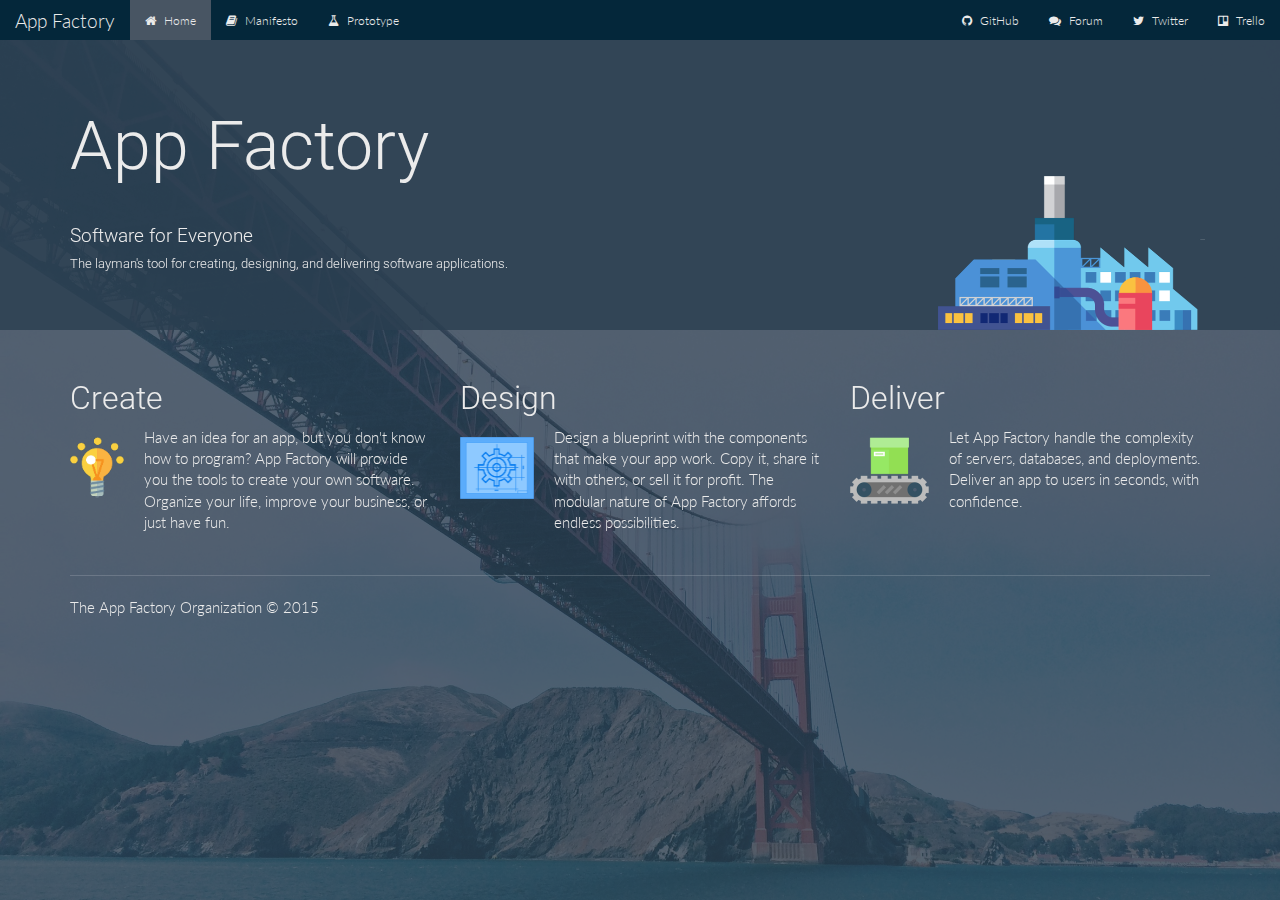
==== index.html @ 637ea6eb "init" ====
<!doctype html>
<!--[if lt IE 7]>      <html class="no-js lt-ie9 lt-ie8 lt-ie7" lang=""> <![endif]-->
<!--[if IE 7]>         <html class="no-js lt-ie9 lt-ie8" lang=""> <![endif]-->
<!--[if IE 8]>         <html class="no-js lt-ie9" lang=""> <![endif]-->
<!--[if gt IE 8]><!--> <html class="no-js" lang=""> <!--<![endif]-->
    
    <head>
        <meta charset="utf-8">
        <meta http-equiv="X-UA-Compatible" content="IE=edge,chrome=1">
        <title>App Factory</title>
        <meta name="description" content="">
        <meta name="viewport" content="width=device-width, initial-scale=1">

        <link rel="stylesheet" href="css/bootstrap.min.css">
        <style>
            body {
                padding-top: 50px;
                padding-bottom: 20px;
            }
        </style>
        <link rel="stylesheet" href="css/bootstrap.min.css">
        <link rel="stylesheet" href="//maxcdn.bootstrapcdn.com/font-awesome/4.3.0/css/font-awesome.min.css">
        <link rel="stylesheet" href="http://fonts.googleapis.com/css?family=Roboto:200">
        <link rel="stylesheet" href="css/main.css">


        <script src="js/vendor/modernizr-2.8.3-respond-1.4.2.min.js"></script>
    </head>

    <body class="home">
        <div class="backdrop"></div>
        <!--[if lt IE 8]>
            <p class="browserupgrade">You are using an <strong>outdated</strong> browser. Please <a href="http://browsehappy.com/">upgrade your browser</a> to improve your experience.</p>
        <![endif]-->

        <nav class="navbar navbar-default navbar-fixed-top">
            <div class="container-fluid">
                <!-- Brand and toggle get grouped for better mobile display -->
                <div class="navbar-header">
                    <button type="button" class="navbar-toggle collapsed" data-toggle="collapse" data-target="#bs-example-navbar-collapse-1">
                        <span class="sr-only">Toggle navigation</span>
                        <span class="icon-bar"></span>
                        <span class="icon-bar"></span>
                        <span class="icon-bar"></span>
                    </button>
                    <a class="navbar-brand" href="#">App Factory</a>
                </div>

                <!-- Collect the nav links, forms, and other content for toggling -->
                <div class="collapse navbar-collapse" id="bs-example-navbar-collapse-1">
                    <ul class="nav navbar-nav">
                        <li class="active"><a href="/index.html"><i class="fa fa-home"></i>Home</a></li>
                        <li><a href="/manifesto.html"><i class="fa fa-book"></i>Manifesto</a></li>
                        <li><a href="/prototype.html"><i class="fa fa-flask"></i>Prototype</a></li>
                        <!-- <li><a href="#">Progress</a></li> -->
                        <!-- <li><a href="#">About</a></li> -->
                    </ul>
                    <ul class="nav navbar-nav navbar-right">
                        <li><a href="https://github.com/AppFactoryOrg" target="_blank"><i class="fa fa-github"></i>GitHub</a></li>
                        <li><a href="https://discourse.app-factory.io" target="_blank"><i class="fa fa-comments"></i>Forum</a></li>
                        <li><a href="https://twitter.com/appfactoryorg" target="_blank"><i class="fa fa-twitter"></i>Twitter</a></li>
                        <li><a href="https://trello.com/b/R7hChjLy" target="_blank"><i class="fa fa-trello"></i>Trello</a></li>
                    </ul>
                </div>
            </div>
        </nav>

        <div class="jumbotron">
            <div class="container">
                <h1>App Factory</h1>
                <br/>
                <h4>Software for Everyone</h4>
                <h6>The layman's tool for creating, designing, and delivering software applications.</h6>
                <img class="header-image hidden-xs" src="/img/factory.png" width="267" height="154" />
            </div> 
        </div> 

        <div class="container">
            <div class="row">
                <div class="col-md-4 col-sm-12 marketing-blurb clearfix">
                    <h2>Create</h2>
                    <img src="/img/lightbulb.png" class="pull-left" width="54" height="61">
                    <p>Have an idea for an app, but you don't know how to program? App Factory will provide you the tools to create your own software. Organize your life, improve your business, or just have fun.</p>
                </div>
                <div class="col-md-4 col-sm-12 marketing-blurb clearfix">
                    <h2>Design</h2>
                    <img src="/img/blueprint.png" class="pull-left" width="74" height="62">
                    <p>Design a blueprint with the components that make your app work. Copy it, share it with others, or sell it for profit. The modular nature of App Factory affords endless possibilities.</p>
                </div>
                <div class="col-md-4 col-sm-12 marketing-blurb clearfix">
                    <h2>Deliver</h2>
                    <img src="/img/product.png" class="pull-left" width="79" height="67">
                    <p>Let App Factory handle the complexity of servers, databases, and deployments. Deliver an app to users in seconds, with confidence.</p>
                </div>
            </div>
            <hr/>
            <footer>
              <p>The App Factory Organization &copy; 2015</p>
            </footer>
        </div> 

        <script src="//ajax.googleapis.com/ajax/libs/jquery/1.11.2/jquery.min.js"></script>
        <script>window.jQuery || document.write('<script src="js/vendor/jquery-1.11.2.min.js"><\/script>')</script>
        <script src="js/vendor/bootstrap.min.js"></script>
        <script src="js/main.js"></script>

        <script>
          (function(i,s,o,g,r,a,m){i['GoogleAnalyticsObject']=r;i[r]=i[r]||function(){
          (i[r].q=i[r].q||[]).push(arguments)},i[r].l=1*new Date();a=s.createElement(o),
          m=s.getElementsByTagName(o)[0];a.async=1;a.src=g;m.parentNode.insertBefore(a,m)
          })(window,document,'script','//www.google-analytics.com/analytics.js','ga');

          ga('create', 'UA-61052657-1', 'auto');
          ga('send', 'pageview');

        </script>

    </body>
</html>
---- css/main.css ----
html {
    background: url(../img/bg.jpg) no-repeat center center fixed; 
    -webkit-background-size: cover;
    -moz-background-size: cover;
    -o-background-size: cover;
    background-size: cover;
}

body { 
	padding-top: 40px;  
	background: transparent;
}

hr {
	border-top: 1px solid rgba(255, 255, 255, 0.16);
}

.backdrop {
	position: fixed;
	height: 100%;
	width: 100%;
	z-index: -100;
	background-color: rgba(43, 62, 80, 0.8)
}

.jumbotron {
	background-color: rgba(43, 62, 80, 0.8)
}

.navbar {
  	background-color: #04273a;
  	margin-bottom: 0px;
}

.navbar .fa {
	margin-right: 8px;
}

.jumbotron {
	font-family: 'Roboto', sans-serif;
	font-weight: 100;	
	position: relative;
}

.jumbotron h2 {
	margin-right: 150px;
}

.home .header-image {
	position: absolute;
	bottom: 0px;
	right: 75px;
}

.home .marketing-blurb h2 {
	font-family: 'Roboto', sans-serif;
}
.home .marketing-blurb img {
	margin: 10px 20px 50px 0;
}


.manifesto .header-image {
	position: absolute;
	bottom: 15px;
	right: 75px;
}

.prototype .header-image {
	position: absolute;
	bottom: 15px;
	right: 75px;
}
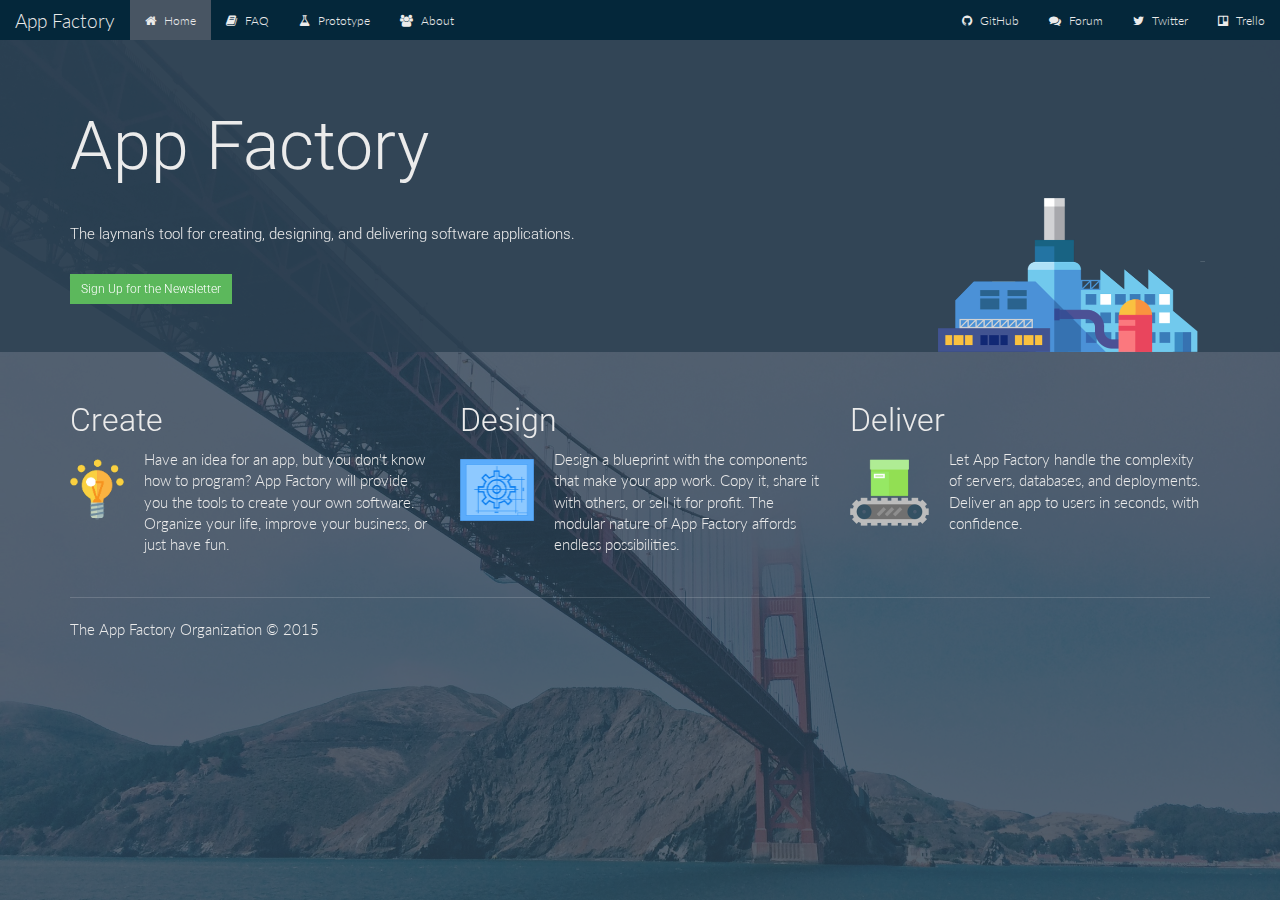
==== commit 058e7365: "newsletter" ====
--- a/index.html
+++ b/index.html
@@ -23,7 +23,6 @@
         <link rel="stylesheet" href="http://fonts.googleapis.com/css?family=Roboto:200">
         <link rel="stylesheet" href="css/main.css">
 
-
         <script src="js/vendor/modernizr-2.8.3-respond-1.4.2.min.js"></script>
     </head>
 
@@ -46,14 +45,12 @@
                     <a class="navbar-brand" href="#">App Factory</a>
                 </div>
 
-                <!-- Collect the nav links, forms, and other content for toggling -->
                 <div class="collapse navbar-collapse" id="bs-example-navbar-collapse-1">
                     <ul class="nav navbar-nav">
                         <li class="active"><a href="/index.html"><i class="fa fa-home"></i>Home</a></li>
-                        <li><a href="/manifesto.html"><i class="fa fa-book"></i>Manifesto</a></li>
+                        <li><a href="/faq.html"><i class="fa fa-book"></i>FAQ</a></li>
                         <li><a href="/prototype.html"><i class="fa fa-flask"></i>Prototype</a></li>
-                        <!-- <li><a href="#">Progress</a></li> -->
-                        <!-- <li><a href="#">About</a></li> -->
+                        <li><a href="/about.html"><i class="fa fa-users"></i>About</a></li>
                     </ul>
                     <ul class="nav navbar-nav navbar-right">
                         <li><a href="https://github.com/AppFactoryOrg" target="_blank"><i class="fa fa-github"></i>GitHub</a></li>
@@ -69,8 +66,9 @@
             <div class="container">
                 <h1>App Factory</h1>
                 <br/>
-                <h4>Software for Everyone</h4>
-                <h6>The layman's tool for creating, designing, and delivering software applications.</h6>
+                <h5>The layman's tool for creating, designing, and delivering software applications.</h5>
+                <br/>
+                <a class="btn btn-sm btn-success" href="http://eepurl.com/bkHM_9" target="_blank">Sign Up for the Newsletter</a>
                 <img class="header-image hidden-xs" src="/img/factory.png" width="267" height="154" />
             </div> 
         </div> 
--- a/css/main.css
+++ b/css/main.css
@@ -70,4 +70,60 @@
 	position: absolute;
 	bottom: 15px;
 	right: 75px;
-}+}
+
+.about .contributors {
+}
+
+
+.about .contributor {
+	width: 300px;
+	margin: 20px 15px;
+	display: inline-block;
+	vertical-align: top;
+}
+
+.about .contributor img {
+	width: 100px;
+	float: left;
+	margin-right: 15px;
+}
+
+.about .contributor .name {
+	margin-top: 10px;
+	font-size: 24px;
+	line-height: 24px;
+}
+
+.about .contributor .roles {
+	margin-top: 13px;
+}
+
+.about .contributor .role {
+	display: inline-block;
+	color: white;
+	font-size: 13px;
+	padding: 0px 5px;
+	margin: 2px;
+}
+
+.about .contributor .role.code {
+	background-color: #456CFF;
+	color: #FFFFFF;
+}
+
+.about .contributor .role.ideas {
+	background-color: #8A9C0F;
+	color: #EDFFCB;
+}
+
+.about .contributor .role.direction {
+	background-color: #FFD606;
+	color: #423801;
+}
+
+.about .contributor .role.wisdom {
+	background-color: #614DD6;
+	color: #D7D4FF;
+}
+
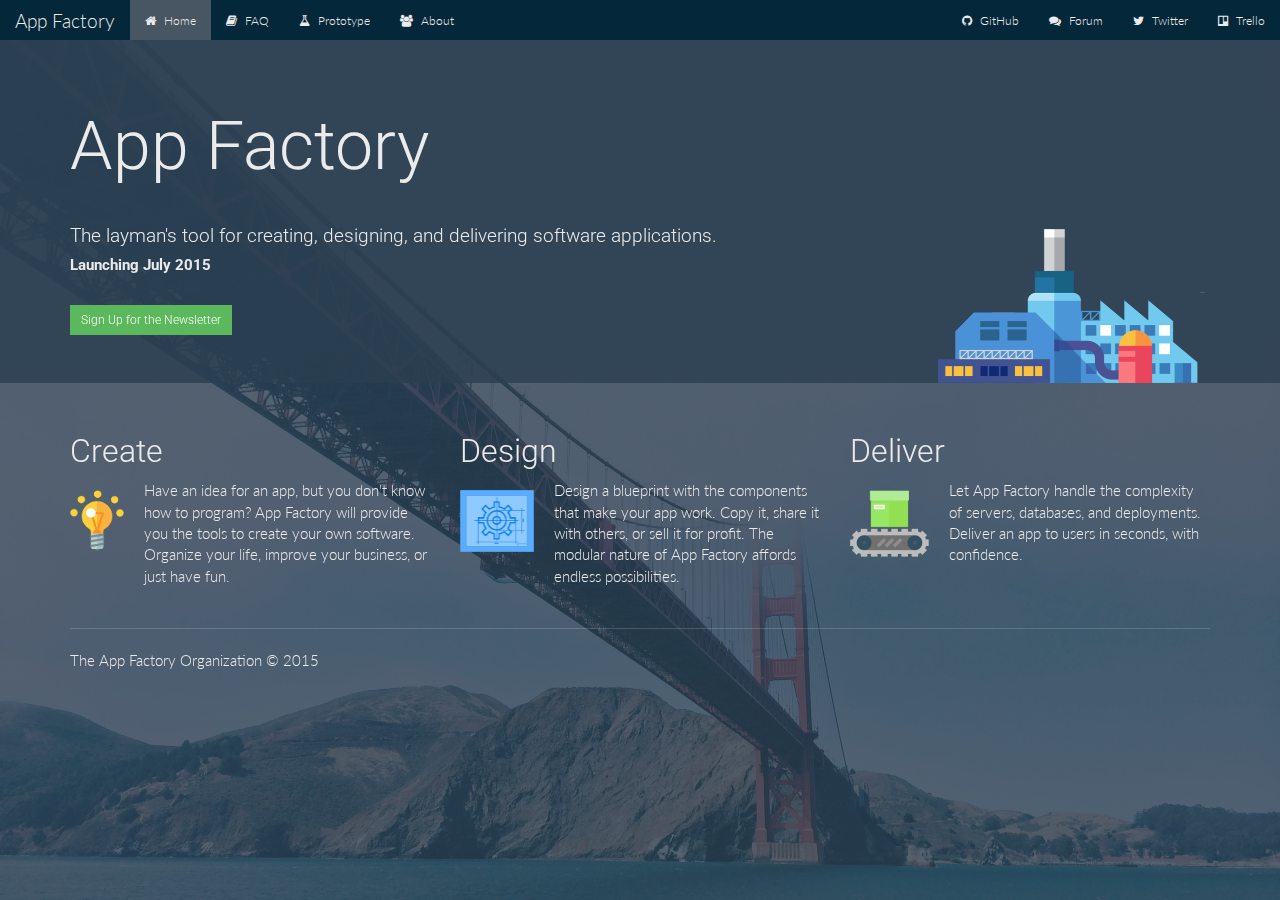
==== commit 8cf1df55: "launch date" ====
--- a/index.html
+++ b/index.html
@@ -66,7 +66,8 @@
             <div class="container">
                 <h1>App Factory</h1>
                 <br/>
-                <h5>The layman's tool for creating, designing, and delivering software applications.</h5>
+                <h4>The layman's tool for creating, designing, and delivering software applications.</h4>
+                <h5><strong>Launching July 2015</strong></h5>
                 <br/>
                 <a class="btn btn-sm btn-success" href="http://eepurl.com/bkHM_9" target="_blank">Sign Up for the Newsletter</a>
                 <img class="header-image hidden-xs" src="/img/factory.png" width="267" height="154" />
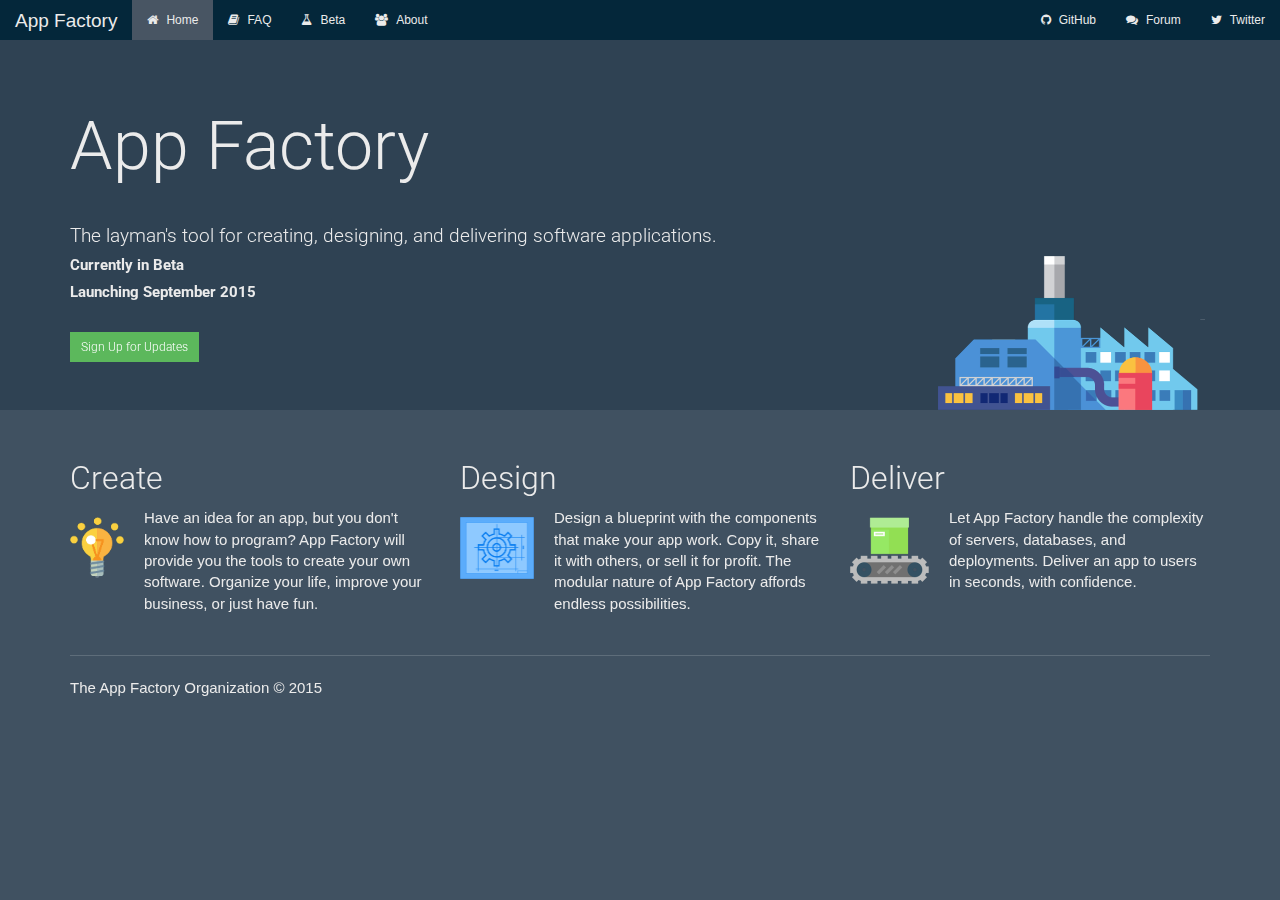
==== commit b39d7d95: "updates" ====
--- a/index.html
+++ b/index.html
@@ -3,7 +3,7 @@
 <!--[if IE 7]>         <html class="no-js lt-ie9 lt-ie8" lang=""> <![endif]-->
 <!--[if IE 8]>         <html class="no-js lt-ie9" lang=""> <![endif]-->
 <!--[if gt IE 8]><!--> <html class="no-js" lang=""> <!--<![endif]-->
-    
+
     <head>
         <meta charset="utf-8">
         <meta http-equiv="X-UA-Compatible" content="IE=edge,chrome=1">
@@ -49,14 +49,13 @@
                     <ul class="nav navbar-nav">
                         <li class="active"><a href="/index.html"><i class="fa fa-home"></i>Home</a></li>
                         <li><a href="/faq.html"><i class="fa fa-book"></i>FAQ</a></li>
-                        <li><a href="/prototype.html"><i class="fa fa-flask"></i>Prototype</a></li>
+                        <li><a href="/beta.html"><i class="fa fa-flask"></i>Beta</a></li>
                         <li><a href="/about.html"><i class="fa fa-users"></i>About</a></li>
                     </ul>
                     <ul class="nav navbar-nav navbar-right">
                         <li><a href="https://github.com/AppFactoryOrg" target="_blank"><i class="fa fa-github"></i>GitHub</a></li>
                         <li><a href="https://discourse.app-factory.io" target="_blank"><i class="fa fa-comments"></i>Forum</a></li>
                         <li><a href="https://twitter.com/appfactoryorg" target="_blank"><i class="fa fa-twitter"></i>Twitter</a></li>
-                        <li><a href="https://trello.com/b/R7hChjLy" target="_blank"><i class="fa fa-trello"></i>Trello</a></li>
                     </ul>
                 </div>
             </div>
@@ -67,12 +66,13 @@
                 <h1>App Factory</h1>
                 <br/>
                 <h4>The layman's tool for creating, designing, and delivering software applications.</h4>
-                <h5><strong>Launching July 2015</strong></h5>
+                <h5><strong>Currently in Beta</strong></h5>
+                <h5><strong>Launching September 2015</strong></h5>
                 <br/>
-                <a class="btn btn-sm btn-success" href="http://eepurl.com/bkHM_9" target="_blank">Sign Up for the Newsletter</a>
+                <a class="btn btn-sm btn-success signup-btn" href="http://eepurl.com/bkHM_9" target="_blank">Sign Up for Updates</a>
                 <img class="header-image hidden-xs" src="/img/factory.png" width="267" height="154" />
-            </div> 
-        </div> 
+            </div>
+        </div>
 
         <div class="container">
             <div class="row">
@@ -96,7 +96,7 @@
             <footer>
               <p>The App Factory Organization &copy; 2015</p>
             </footer>
-        </div> 
+        </div>
 
         <script src="//ajax.googleapis.com/ajax/libs/jquery/1.11.2/jquery.min.js"></script>
         <script>window.jQuery || document.write('<script src="js/vendor/jquery-1.11.2.min.js"><\/script>')</script>
--- a/css/main.css
+++ b/css/main.css
@@ -1,14 +1,19 @@
 html {
-    background: url(../img/bg.jpg) no-repeat center center fixed; 
+    background: url(../img/bg1.jpg) no-repeat center center fixed;
     -webkit-background-size: cover;
     -moz-background-size: cover;
     -o-background-size: cover;
     background-size: cover;
 }
 
-body { 
-	padding-top: 40px;  
+body {
+	padding-top: 40px;
 	background: transparent;
+    font-family: Helvetica, Arial, sans-serif;
+}
+
+a {
+    color: #5bc0de;
 }
 
 hr {
@@ -20,7 +25,7 @@
 	height: 100%;
 	width: 100%;
 	z-index: -100;
-	background-color: rgba(43, 62, 80, 0.8)
+	background-color: rgba(43, 62, 80, 0.9)
 }
 
 .jumbotron {
@@ -38,7 +43,7 @@
 
 .jumbotron {
 	font-family: 'Roboto', sans-serif;
-	font-weight: 100;	
+	font-weight: 100;
 	position: relative;
 }
 
@@ -73,14 +78,24 @@
 }
 
 .about .contributors {
+	margin-left: -10px;
+    margin-top: 40px;
+    margin-bottom: 40px;
 }
 
-
 .about .contributor {
-	width: 300px;
-	margin: 20px 15px;
+	min-width: 300px;
+	margin: 20px 5px;
 	display: inline-block;
 	vertical-align: top;
+	background-color: rgba(255,255,255,0.1);
+	border-radius: 999px
+}
+
+@media (min-width: 600px) {
+	.about .contributor {
+		margin: 20px 15px;
+	}
 }
 
 .about .contributor img {
@@ -90,13 +105,17 @@
 }
 
 .about .contributor .name {
-	margin-top: 10px;
-	font-size: 24px;
+	margin-top: 20px;
+	font-size: 21px;
 	line-height: 24px;
 }
 
+.about .contributor .name.small {
+	font-size: 19.5px;
+}
+
 .about .contributor .roles {
-	margin-top: 13px;
+	margin-top: 10px;
 }
 
 .about .contributor .role {
@@ -109,7 +128,7 @@
 
 .about .contributor .role.code {
 	background-color: #456CFF;
-	color: #FFFFFF;
+	color: #CAD9FF;
 }
 
 .about .contributor .role.ideas {
@@ -127,3 +146,37 @@
 	color: #D7D4FF;
 }
 
+.about .contributor .role.arcana {
+	background-color: #614DD6;
+	color: #D7D4FF;
+}
+
+
+.about .contact-methods {
+	margin-top: 2px;
+}
+
+.about .contact-method {
+	display: inline-block;
+	margin-top: 5px;
+	margin-right: 10px;
+}
+
+.about .contact-method a {
+	color: rgba(255,255,255,0.5);
+}
+
+.beta .header-image {
+	position: absolute;
+	bottom: 25px;
+	right: 75px;
+}
+
+.beta .beta-link {
+    font-size: 20px;
+}
+
+.beta .forum-link {
+    display: block;
+    font-size: 20px;
+}
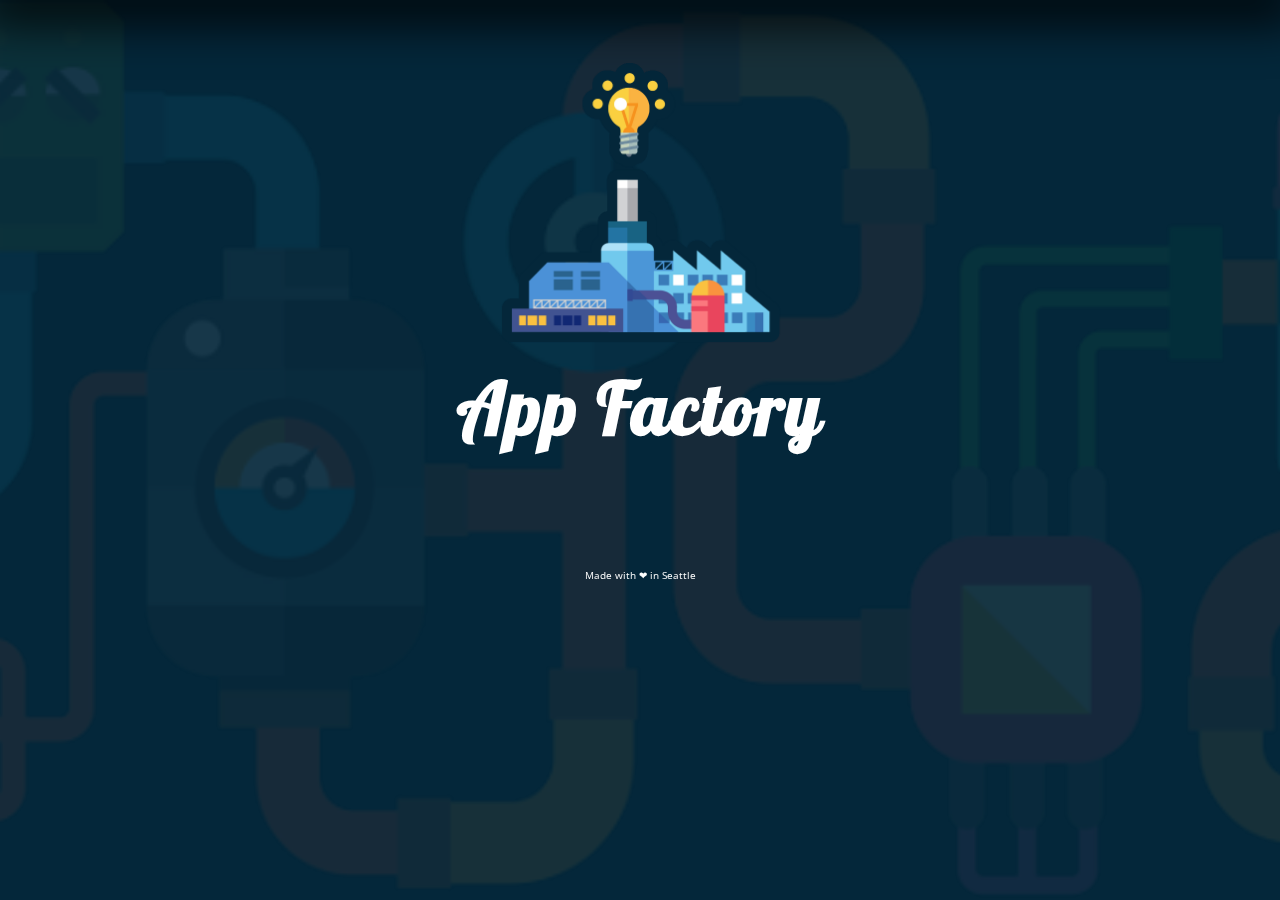
==== commit 00577cbb: "changes" ====
--- a/index.html
+++ b/index.html
@@ -11,108 +11,36 @@
         <meta name="description" content="">
         <meta name="viewport" content="width=device-width, initial-scale=1">
 
-        <link rel="stylesheet" href="css/bootstrap.min.css">
-        <style>
-            body {
-                padding-top: 50px;
-                padding-bottom: 20px;
-            }
-        </style>
-        <link rel="stylesheet" href="css/bootstrap.min.css">
-        <link rel="stylesheet" href="//maxcdn.bootstrapcdn.com/font-awesome/4.3.0/css/font-awesome.min.css">
-        <link rel="stylesheet" href="http://fonts.googleapis.com/css?family=Roboto:200">
         <link rel="stylesheet" href="css/main.css">
-
-        <script src="js/vendor/modernizr-2.8.3-respond-1.4.2.min.js"></script>
+        <link href='https://fonts.googleapis.com/css?family=Open+Sans' rel='stylesheet' type='text/css'>
+        <link href='https://fonts.googleapis.com/css?family=Lobster|Open+Sans' rel='stylesheet' type='text/css'>
     </head>
 
-    <body class="home">
-        <div class="backdrop"></div>
-        <!--[if lt IE 8]>
-            <p class="browserupgrade">You are using an <strong>outdated</strong> browser. Please <a href="http://browsehappy.com/">upgrade your browser</a> to improve your experience.</p>
-        <![endif]-->
+    <body>
+      <!--[if lt IE 8]>
+          <p class="browserupgrade">You are using an <strong>outdated</strong> browser. Please <a href="http://browsehappy.com/">upgrade your browser</a> to improve your experience.</p>
+      <![endif]-->
+      <div class="main-container">
+        <img src="img/logo.png" class="logo">
+        <h1>App Factory</h1>
+      </div>
 
-        <nav class="navbar navbar-default navbar-fixed-top">
-            <div class="container-fluid">
-                <!-- Brand and toggle get grouped for better mobile display -->
-                <div class="navbar-header">
-                    <button type="button" class="navbar-toggle collapsed" data-toggle="collapse" data-target="#bs-example-navbar-collapse-1">
-                        <span class="sr-only">Toggle navigation</span>
-                        <span class="icon-bar"></span>
-                        <span class="icon-bar"></span>
-                        <span class="icon-bar"></span>
-                    </button>
-                    <a class="navbar-brand" href="#">App Factory</a>
-                </div>
+      <div class="shadow"></div>
+      <div class="backdrop"></div>
 
-                <div class="collapse navbar-collapse" id="bs-example-navbar-collapse-1">
-                    <ul class="nav navbar-nav">
-                        <li class="active"><a href="/index.html"><i class="fa fa-home"></i>Home</a></li>
-                        <li><a href="/faq.html"><i class="fa fa-book"></i>FAQ</a></li>
-                        <li><a href="/beta.html"><i class="fa fa-flask"></i>Beta</a></li>
-                        <li><a href="/about.html"><i class="fa fa-users"></i>About</a></li>
-                    </ul>
-                    <ul class="nav navbar-nav navbar-right">
-                        <li><a href="https://github.com/AppFactoryOrg" target="_blank"><i class="fa fa-github"></i>GitHub</a></li>
-                        <li><a href="https://discourse.app-factory.io" target="_blank"><i class="fa fa-comments"></i>Forum</a></li>
-                        <li><a href="https://twitter.com/appfactoryorg" target="_blank"><i class="fa fa-twitter"></i>Twitter</a></li>
-                    </ul>
-                </div>
-            </div>
-        </nav>
+      <footer>
+        <p>Made with &#10084; in Seattle</p>
+      </footer>
 
-        <div class="jumbotron">
-            <div class="container">
-                <h1>App Factory</h1>
-                <br/>
-                <h4>The layman's tool for creating, designing, and delivering software applications.</h4>
-                <h5><strong>Currently in Beta</strong></h5>
-                <h5><strong>Launching September 2015</strong></h5>
-                <br/>
-                <a class="btn btn-sm btn-success signup-btn" href="http://eepurl.com/bkHM_9" target="_blank">Sign Up for Updates</a>
-                <img class="header-image hidden-xs" src="/img/factory.png" width="267" height="154" />
-            </div>
-        </div>
+      <script>
+        (function(i,s,o,g,r,a,m){i['GoogleAnalyticsObject']=r;i[r]=i[r]||function(){
+        (i[r].q=i[r].q||[]).push(arguments)},i[r].l=1*new Date();a=s.createElement(o),
+        m=s.getElementsByTagName(o)[0];a.async=1;a.src=g;m.parentNode.insertBefore(a,m)
+        })(window,document,'script','//www.google-analytics.com/analytics.js','ga');
 
-        <div class="container">
-            <div class="row">
-                <div class="col-md-4 col-sm-12 marketing-blurb clearfix">
-                    <h2>Create</h2>
-                    <img src="/img/lightbulb.png" class="pull-left" width="54" height="61">
-                    <p>Have an idea for an app, but you don't know how to program? App Factory will provide you the tools to create your own software. Organize your life, improve your business, or just have fun.</p>
-                </div>
-                <div class="col-md-4 col-sm-12 marketing-blurb clearfix">
-                    <h2>Design</h2>
-                    <img src="/img/blueprint.png" class="pull-left" width="74" height="62">
-                    <p>Design a blueprint with the components that make your app work. Copy it, share it with others, or sell it for profit. The modular nature of App Factory affords endless possibilities.</p>
-                </div>
-                <div class="col-md-4 col-sm-12 marketing-blurb clearfix">
-                    <h2>Deliver</h2>
-                    <img src="/img/product.png" class="pull-left" width="79" height="67">
-                    <p>Let App Factory handle the complexity of servers, databases, and deployments. Deliver an app to users in seconds, with confidence.</p>
-                </div>
-            </div>
-            <hr/>
-            <footer>
-              <p>The App Factory Organization &copy; 2015</p>
-            </footer>
-        </div>
+        ga('create', 'UA-61052657-1', 'auto');
+        ga('send', 'pageview');
 
-        <script src="//ajax.googleapis.com/ajax/libs/jquery/1.11.2/jquery.min.js"></script>
-        <script>window.jQuery || document.write('<script src="js/vendor/jquery-1.11.2.min.js"><\/script>')</script>
-        <script src="js/vendor/bootstrap.min.js"></script>
-        <script src="js/main.js"></script>
-
-        <script>
-          (function(i,s,o,g,r,a,m){i['GoogleAnalyticsObject']=r;i[r]=i[r]||function(){
-          (i[r].q=i[r].q||[]).push(arguments)},i[r].l=1*new Date();a=s.createElement(o),
-          m=s.getElementsByTagName(o)[0];a.async=1;a.src=g;m.parentNode.insertBefore(a,m)
-          })(window,document,'script','//www.google-analytics.com/analytics.js','ga');
-
-          ga('create', 'UA-61052657-1', 'auto');
-          ga('send', 'pageview');
-
-        </script>
-
+      </script>
     </body>
 </html>
--- a/css/main.css
+++ b/css/main.css
@@ -1,182 +1,56 @@
 html {
-    background: url(../img/bg1.jpg) no-repeat center center fixed;
-    -webkit-background-size: cover;
-    -moz-background-size: cover;
-    -o-background-size: cover;
-    background-size: cover;
+  color: white;
+  background-color: #04273a;
+  font-family: 'Open Sans', sans-serif;
 }
 
-body {
-	padding-top: 40px;
-	background: transparent;
-    font-family: Helvetica, Arial, sans-serif;
+h1 {
+  font-family: 'Lobster', cursive;
 }
 
-a {
-    color: #5bc0de;
+.main-container {
+  padding-top: 50px;
+  text-align: center;
+  min-height: 500px;
 }
 
-hr {
-	border-top: 1px solid rgba(255, 255, 255, 0.16);
+.main-container h1 {
+  font-size: 72px;
+  margin-top: 0px;
+  letter-spacing: 2px;
+}
+
+.logo {
+  width: 300px;
+  height: auto;
+}
+
+.shadow {
+  position: fixed;
+  top: 0px;
+  left: 0px;
+  right: 0px;
+  -webkit-box-shadow: 0px 0px 50px 20px black;
+  -moz-box-shadow:    0px 0px 50px 20px black;
+  box-shadow:         0px 0px 50px 20px black;
 }
 
 .backdrop {
-	position: fixed;
-	height: 100%;
-	width: 100%;
-	z-index: -100;
-	background-color: rgba(43, 62, 80, 0.9)
+  background: url(../img/pipes.png) no-repeat center center fixed;
+  position: fixed;
+  top: 0px;
+  left: 0px;
+  right: 0px;
+  bottom: 0px;
+  z-index: -1;
+  -webkit-background-size: cover;
+  -moz-background-size: cover;
+  -o-background-size: cover;
+  background-size: cover;
+  opacity: 0.08;
 }
 
-.jumbotron {
-	background-color: rgba(43, 62, 80, 0.8)
+footer {
+  text-align: center;
+  font-size: 10px;
 }
-
-.navbar {
-  	background-color: #04273a;
-  	margin-bottom: 0px;
-}
-
-.navbar .fa {
-	margin-right: 8px;
-}
-
-.jumbotron {
-	font-family: 'Roboto', sans-serif;
-	font-weight: 100;
-	position: relative;
-}
-
-.jumbotron h2 {
-	margin-right: 150px;
-}
-
-.home .header-image {
-	position: absolute;
-	bottom: 0px;
-	right: 75px;
-}
-
-.home .marketing-blurb h2 {
-	font-family: 'Roboto', sans-serif;
-}
-.home .marketing-blurb img {
-	margin: 10px 20px 50px 0;
-}
-
-
-.manifesto .header-image {
-	position: absolute;
-	bottom: 15px;
-	right: 75px;
-}
-
-.prototype .header-image {
-	position: absolute;
-	bottom: 15px;
-	right: 75px;
-}
-
-.about .contributors {
-	margin-left: -10px;
-    margin-top: 40px;
-    margin-bottom: 40px;
-}
-
-.about .contributor {
-	min-width: 300px;
-	margin: 20px 5px;
-	display: inline-block;
-	vertical-align: top;
-	background-color: rgba(255,255,255,0.1);
-	border-radius: 999px
-}
-
-@media (min-width: 600px) {
-	.about .contributor {
-		margin: 20px 15px;
-	}
-}
-
-.about .contributor img {
-	width: 100px;
-	float: left;
-	margin-right: 15px;
-}
-
-.about .contributor .name {
-	margin-top: 20px;
-	font-size: 21px;
-	line-height: 24px;
-}
-
-.about .contributor .name.small {
-	font-size: 19.5px;
-}
-
-.about .contributor .roles {
-	margin-top: 10px;
-}
-
-.about .contributor .role {
-	display: inline-block;
-	color: white;
-	font-size: 13px;
-	padding: 0px 5px;
-	margin: 2px;
-}
-
-.about .contributor .role.code {
-	background-color: #456CFF;
-	color: #CAD9FF;
-}
-
-.about .contributor .role.ideas {
-	background-color: #8A9C0F;
-	color: #EDFFCB;
-}
-
-.about .contributor .role.direction {
-	background-color: #FFD606;
-	color: #423801;
-}
-
-.about .contributor .role.wisdom {
-	background-color: #614DD6;
-	color: #D7D4FF;
-}
-
-.about .contributor .role.arcana {
-	background-color: #614DD6;
-	color: #D7D4FF;
-}
-
-
-.about .contact-methods {
-	margin-top: 2px;
-}
-
-.about .contact-method {
-	display: inline-block;
-	margin-top: 5px;
-	margin-right: 10px;
-}
-
-.about .contact-method a {
-	color: rgba(255,255,255,0.5);
-}
-
-.beta .header-image {
-	position: absolute;
-	bottom: 25px;
-	right: 75px;
-}
-
-.beta .beta-link {
-    font-size: 20px;
-}
-
-.beta .forum-link {
-    display: block;
-    font-size: 20px;
-}
